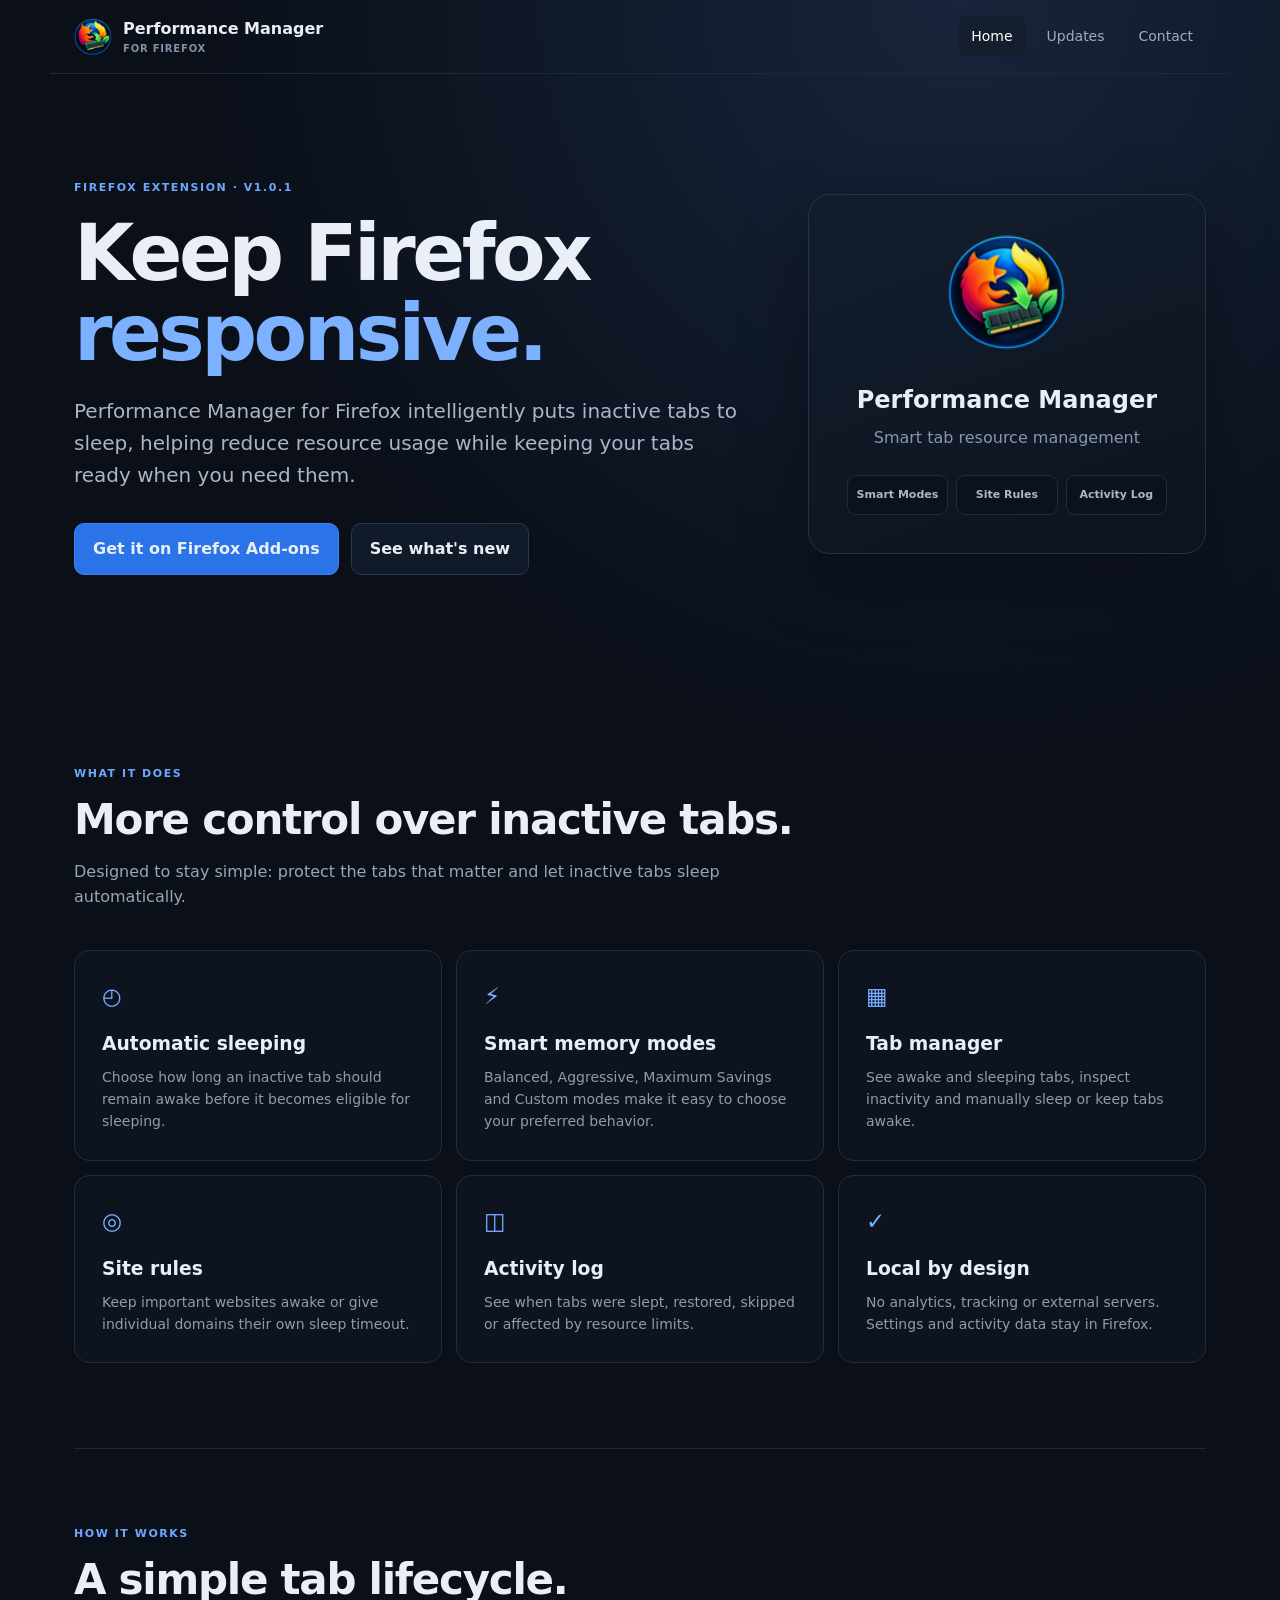
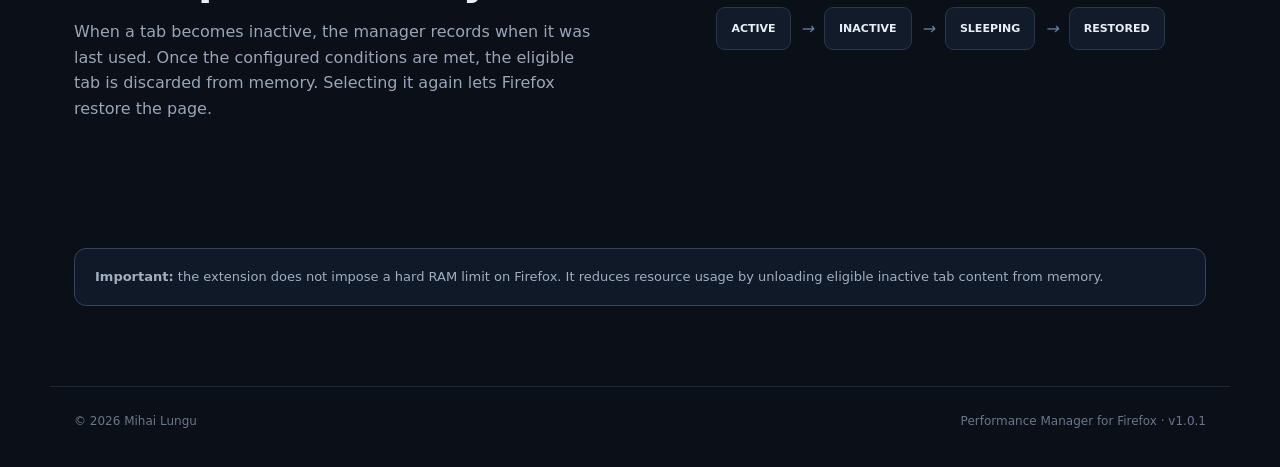
==== index.html @ bce9cd66 "add files to site" ====
<!doctype html>
<html lang="en">
<head>
<meta charset="utf-8"><meta name="viewport" content="width=device-width,initial-scale=1">
<title>Performance Manager for Firefox</title>
<meta name="description" content="Keep Firefox responsive by intelligently sleeping inactive tabs and reducing resource usage.">
<link rel="icon" href="assets/icon-96.png"><link rel="stylesheet" href="styles.css">
</head>
<body>
<header class="nav"><a class="brand" href="index.html"><img src="assets/icon-96.png"> <span>Performance Manager <small>for Firefox</small></span></a><nav><a class="active" href="index.html">Home</a><a href="updates.html">Updates</a><a href="contact.html">Contact</a></nav></header>
<main>
<section class="hero"><div><span class="eyebrow">Firefox extension · v1.0.1</span><h1>Keep Firefox <em>responsive.</em></h1><p>Performance Manager for Firefox intelligently puts inactive tabs to sleep, helping reduce resource usage while keeping your tabs ready when you need them.</p><div class="actions"><a class="button primary" href="https://addons.mozilla.org/firefox/addon/performance-manager/">Get it on Firefox Add-ons</a><a class="button" href="updates.html">See what's new</a></div></div><div class="hero-card"><img src="assets/icon-96.png"><strong>Performance Manager</strong><span>Smart tab resource management</span><div class="stats"><b>Smart Modes</b><b>Site Rules</b><b>Activity Log</b></div></div></section>
<section class="section"><div class="section-head"><span class="eyebrow">What it does</span><h2>More control over inactive tabs.</h2><p>Designed to stay simple: protect the tabs that matter and let inactive tabs sleep automatically.</p></div><div class="grid"><article><span class="icon">◴</span><h3>Automatic sleeping</h3><p>Choose how long an inactive tab should remain awake before it becomes eligible for sleeping.</p></article><article><span class="icon">⚡</span><h3>Smart memory modes</h3><p>Balanced, Aggressive, Maximum Savings and Custom modes make it easy to choose your preferred behavior.</p></article><article><span class="icon">▦</span><h3>Tab manager</h3><p>See awake and sleeping tabs, inspect inactivity and manually sleep or keep tabs awake.</p></article><article><span class="icon">◎</span><h3>Site rules</h3><p>Keep important websites awake or give individual domains their own sleep timeout.</p></article><article><span class="icon">◫</span><h3>Activity log</h3><p>See when tabs were slept, restored, skipped or affected by resource limits.</p></article><article><span class="icon">✓</span><h3>Local by design</h3><p>No analytics, tracking or external servers. Settings and activity data stay in Firefox.</p></article></div></section>
<section class="split"><div><span class="eyebrow">How it works</span><h2>A simple tab lifecycle.</h2><p>When a tab becomes inactive, the manager records when it was last used. Once the configured conditions are met, the eligible tab is discarded from memory. Selecting it again lets Firefox restore the page.</p></div><div class="flow"><span>ACTIVE</span><i>→</i><span>INACTIVE</span><i>→</i><span>SLEEPING</span><i>→</i><span>RESTORED</span></div></section>
<section class="notice"><strong>Important:</strong> the extension does not impose a hard RAM limit on Firefox. It reduces resource usage by unloading eligible inactive tab content from memory.</section>
</main><footer><span>© 2026 Mihai Lungu</span><span>Performance Manager for Firefox · v1.0.1</span></footer>
</body></html>
---- styles.css ----
:root{font-family:Inter,ui-sans-serif,system-ui,-apple-system,BlinkMacSystemFont,"Segoe UI",sans-serif;color:#e9eef7;background:#0a0f18;line-height:1.6}*{box-sizing:border-box}body{margin:0;background:radial-gradient(circle at 75% 0%,#17243b 0,transparent 34%),#0a0f18}a{color:inherit;text-decoration:none}.nav{height:74px;display:flex;align-items:center;justify-content:space-between;max-width:1180px;margin:auto;padding:0 24px;border-bottom:1px solid #1e2938}.brand{display:flex;align-items:center;gap:11px;font-weight:750}.brand img{width:38px;height:38px;border-radius:50%}.brand small{display:block;font-size:10px;color:#8391a7;font-weight:600;letter-spacing:.08em;text-transform:uppercase}nav{display:flex;gap:8px}nav a{padding:9px 13px;border-radius:9px;color:#9eabc0;font-size:14px}nav a:hover,nav a.active{background:#151e2d;color:#fff}main{max-width:1180px;margin:auto;padding:0 24px}.hero{min-height:600px;display:grid;grid-template-columns:1.25fr .75fr;gap:70px;align-items:center;padding:80px 0}.eyebrow{text-transform:uppercase;letter-spacing:.14em;font-size:11px;color:#6fa7ff;font-weight:800}.hero h1,.page-head h1{font-size:clamp(46px,7vw,78px);line-height:1.02;letter-spacing:-.045em;margin:15px 0 22px}.hero h1 em{font-style:normal;color:#7bb1ff}.hero p{font-size:20px;color:#aab6c8;max-width:680px}.actions{display:flex;gap:12px;margin-top:32px;flex-wrap:wrap}.button{border:1px solid #2b394d;background:#111a28;padding:12px 18px;border-radius:10px;font-weight:700}.button.primary{background:#2b73e8;border-color:#3d83f0}.hero-card,.contact-card{border:1px solid #253247;background:linear-gradient(160deg,#131d2d,#0d141f);border-radius:22px;padding:38px;box-shadow:0 24px 70px #0005}.hero-card{text-align:center}.hero-card img{width:120px;height:120px;border-radius:50%;margin-bottom:20px}.hero-card strong,.hero-card>span{display:block}.hero-card strong{font-size:24px}.hero-card>span{color:#8897ad;margin:6px 0 25px}.stats{display:grid;grid-template-columns:repeat(3,1fr);gap:8px}.stats b{font-size:11px;padding:10px 4px;background:#0b121d;border:1px solid #202c3e;border-radius:9px;color:#a9b8cc}.section{padding:85px 0}.section-head{max-width:720px;margin-bottom:40px}.section h2,.split h2,.page-head h1{font-size:42px;line-height:1.1;letter-spacing:-.03em;margin:12px 0}.section-head p,.split p,.page-head p{color:#98a6b9}.grid{display:grid;grid-template-columns:repeat(3,1fr);gap:14px}.grid article{padding:27px;border:1px solid #202d40;background:#0d141f;border-radius:15px}.icon{font-size:23px;color:#78adff}.grid h3{margin:14px 0 7px}.grid p{margin:0;color:#8e9caf;font-size:14px}.split{padding:70px 0;display:grid;grid-template-columns:1fr 1fr;gap:70px;align-items:center;border-top:1px solid #1e2938}.flow{display:flex;align-items:center;justify-content:center;gap:10px;flex-wrap:wrap}.flow span{padding:12px 14px;border-radius:9px;background:#111b29;border:1px solid #29374c;font-size:11px;font-weight:800}.flow i{color:#66809f}.notice{margin:40px 0 80px;padding:18px 20px;border:1px solid #33445e;background:#101927;border-radius:12px;color:#9faec1;font-size:13px}.page-head{padding:90px 0 55px;max-width:760px}.page-head h1{font-size:62px}.timeline{padding-bottom:90px}.release{border-left:2px solid #29384d;padding:0 0 45px 30px;position:relative;max-width:850px}.release:before{content:"";position:absolute;left:-7px;top:4px;width:12px;height:12px;border-radius:50%;background:#5f9df7}.release-meta{display:flex;gap:10px;align-items:center;color:#8492a7;font-size:12px}.release-meta span{color:#75aaff;font-weight:800}.release-meta b{font-size:10px;background:#1b4d94;color:#dcecff;padding:3px 7px;border-radius:99px}.release h2{font-size:28px;margin:10px 0}.release p{color:#99a7ba}.release li{margin:8px 0;color:#aab6c7}.contact-card{display:grid;grid-template-columns:1fr 1fr;gap:40px;margin-bottom:90px}.contact-icon{width:82px;height:82px;border-radius:50%}.contact-card h2{margin:16px 0 3px}.contact-card p{color:#8998ad}.contact-list{display:flex;flex-direction:column;justify-content:center;gap:12px}.contact-list a{padding:18px;border:1px solid #263449;background:#0c141f;border-radius:12px}.contact-list span{display:block;color:#75849a;font-size:11px;text-transform:uppercase;letter-spacing:.1em}.contact-list strong{display:block;margin-top:3px}footer{border-top:1px solid #1e2938;max-width:1180px;margin:auto;padding:25px 24px 35px;display:flex;justify-content:space-between;color:#68778c;font-size:12px}@media(max-width:800px){.hero,.split,.contact-card{grid-template-columns:1fr}.hero{padding:55px 0}.grid{grid-template-columns:1fr 1fr}.hero-card{max-width:520px}.page-head h1{font-size:50px}}@media(max-width:520px){.nav{height:auto;padding-top:14px;padding-bottom:14px;align-items:flex-start}.brand{font-size:13px}nav{gap:0}nav a{padding:7px;font-size:12px}.grid{grid-template-columns:1fr}.hero p{font-size:17px}.hero h1{font-size:48px}footer{flex-direction:column;gap:7px}}
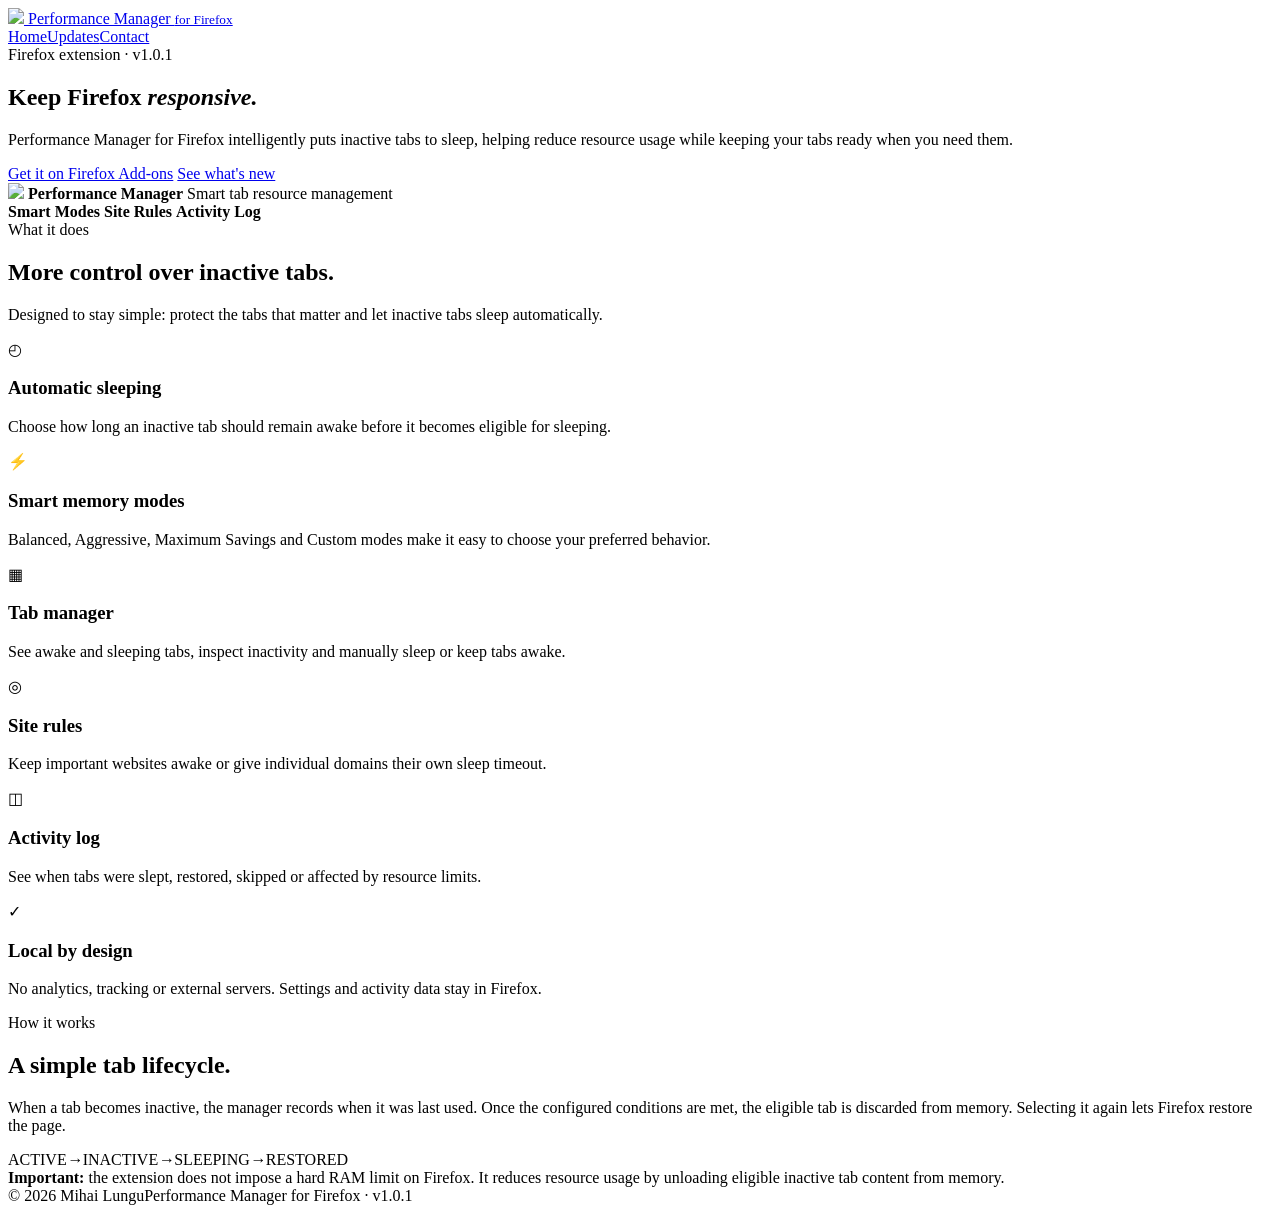
==== commit 2de91273: "modified url to extension" ====
--- a/index.html
+++ b/index.html
@@ -1,17 +1,99 @@
 <!doctype html>
 <html lang="en">
-<head>
-<meta charset="utf-8"><meta name="viewport" content="width=device-width,initial-scale=1">
-<title>Performance Manager for Firefox</title>
-<meta name="description" content="Keep Firefox responsive by intelligently sleeping inactive tabs and reducing resource usage.">
-<link rel="icon" href="assets/icon-96.png"><link rel="stylesheet" href="styles.css">
-</head>
-<body>
-<header class="nav"><a class="brand" href="index.html"><img src="assets/icon-96.png"> <span>Performance Manager <small>for Firefox</small></span></a><nav><a class="active" href="index.html">Home</a><a href="updates.html">Updates</a><a href="contact.html">Contact</a></nav></header>
-<main>
-<section class="hero"><div><span class="eyebrow">Firefox extension · v1.0.1</span><h1>Keep Firefox <em>responsive.</em></h1><p>Performance Manager for Firefox intelligently puts inactive tabs to sleep, helping reduce resource usage while keeping your tabs ready when you need them.</p><div class="actions"><a class="button primary" href="https://addons.mozilla.org/firefox/addon/performance-manager/">Get it on Firefox Add-ons</a><a class="button" href="updates.html">See what's new</a></div></div><div class="hero-card"><img src="assets/icon-96.png"><strong>Performance Manager</strong><span>Smart tab resource management</span><div class="stats"><b>Smart Modes</b><b>Site Rules</b><b>Activity Log</b></div></div></section>
-<section class="section"><div class="section-head"><span class="eyebrow">What it does</span><h2>More control over inactive tabs.</h2><p>Designed to stay simple: protect the tabs that matter and let inactive tabs sleep automatically.</p></div><div class="grid"><article><span class="icon">◴</span><h3>Automatic sleeping</h3><p>Choose how long an inactive tab should remain awake before it becomes eligible for sleeping.</p></article><article><span class="icon">⚡</span><h3>Smart memory modes</h3><p>Balanced, Aggressive, Maximum Savings and Custom modes make it easy to choose your preferred behavior.</p></article><article><span class="icon">▦</span><h3>Tab manager</h3><p>See awake and sleeping tabs, inspect inactivity and manually sleep or keep tabs awake.</p></article><article><span class="icon">◎</span><h3>Site rules</h3><p>Keep important websites awake or give individual domains their own sleep timeout.</p></article><article><span class="icon">◫</span><h3>Activity log</h3><p>See when tabs were slept, restored, skipped or affected by resource limits.</p></article><article><span class="icon">✓</span><h3>Local by design</h3><p>No analytics, tracking or external servers. Settings and activity data stay in Firefox.</p></article></div></section>
-<section class="split"><div><span class="eyebrow">How it works</span><h2>A simple tab lifecycle.</h2><p>When a tab becomes inactive, the manager records when it was last used. Once the configured conditions are met, the eligible tab is discarded from memory. Selecting it again lets Firefox restore the page.</p></div><div class="flow"><span>ACTIVE</span><i>→</i><span>INACTIVE</span><i>→</i><span>SLEEPING</span><i>→</i><span>RESTORED</span></div></section>
-<section class="notice"><strong>Important:</strong> the extension does not impose a hard RAM limit on Firefox. It reduces resource usage by unloading eligible inactive tab content from memory.</section>
-</main><footer><span>© 2026 Mihai Lungu</span><span>Performance Manager for Firefox · v1.0.1</span></footer>
-</body></html>
+
+    <head>
+        <meta charset="utf-8">
+        <meta name="viewport" content="width=device-width,initial-scale=1">
+        <title>Performance Manager for Firefox</title>
+        <meta name="description"
+            content="Keep Firefox responsive by intelligently sleeping inactive tabs and reducing resource usage.">
+        <link rel="icon" href="assets/icon-96.png">
+        <link rel="stylesheet" href="styles.css">
+    </head>
+
+    <body>
+        <header class="nav"><a class="brand" href="index.html"><img src="assets/icon-96.png"> <span>Performance Manager
+                    <small>for Firefox</small></span></a>
+            <nav><a class="active" href="index.html">Home</a><a href="updates.html">Updates</a><a
+                    href="contact.html">Contact</a></nav>
+        </header>
+        <main>
+            <section class="hero">
+                <div>
+                    <span class="eyebrow">Firefox extension · v1.0.1</span>
+                    <h1>Keep Firefox
+                        <em>responsive.</em>
+                    </h1>
+                    <p>Performance Manager for Firefox intelligently puts inactive tabs to sleep, helping reduce
+                        resource usage while keeping your tabs ready when you need them.</p>
+                    <div class="actions">
+                        <a class="button primary"
+                            href="https://addons.mozilla.org/en-US/firefox/addon/performance-manager-fx/">Get it on Firefox
+                            Add-ons</a>
+                        <a class="button" href="updates.html">See what's new</a>
+                    </div>
+                </div>
+                <div class="hero-card">
+                    <img src="assets/icon-96.png">
+                    <strong>Performance Manager</strong>
+                    <span>Smart tab resource management</span>
+                    <div class="stats">
+                        <b>Smart Modes</b>
+                        <b>Site Rules</b>
+                        <b>Activity Log</b>
+                    </div>
+                </div>
+            </section>
+            <section class="section">
+                <div class="section-head"><span class="eyebrow">What it does</span>
+                    <h2>More control over inactive tabs.</h2>
+                    <p>Designed to stay simple: protect the tabs that matter and let inactive tabs sleep automatically.
+                    </p>
+                </div>
+                <div class="grid">
+                    <article><span class="icon">◴</span>
+                        <h3>Automatic sleeping</h3>
+                        <p>Choose how long an inactive tab should remain awake before it becomes eligible for sleeping.
+                        </p>
+                    </article>
+                    <article><span class="icon">⚡</span>
+                        <h3>Smart memory modes</h3>
+                        <p>Balanced, Aggressive, Maximum Savings and Custom modes make it easy to choose your preferred
+                            behavior.</p>
+                    </article>
+                    <article><span class="icon">▦</span>
+                        <h3>Tab manager</h3>
+                        <p>See awake and sleeping tabs, inspect inactivity and manually sleep or keep tabs awake.</p>
+                    </article>
+                    <article><span class="icon">◎</span>
+                        <h3>Site rules</h3>
+                        <p>Keep important websites awake or give individual domains their own sleep timeout.</p>
+                    </article>
+                    <article><span class="icon">◫</span>
+                        <h3>Activity log</h3>
+                        <p>See when tabs were slept, restored, skipped or affected by resource limits.</p>
+                    </article>
+                    <article><span class="icon">✓</span>
+                        <h3>Local by design</h3>
+                        <p>No analytics, tracking or external servers. Settings and activity data stay in Firefox.</p>
+                    </article>
+                </div>
+            </section>
+            <section class="split">
+                <div><span class="eyebrow">How it works</span>
+                    <h2>A simple tab lifecycle.</h2>
+                    <p>When a tab becomes inactive, the manager records when it was last used. Once the configured
+                        conditions are met, the eligible tab is discarded from memory. Selecting it again lets Firefox
+                        restore the page.</p>
+                </div>
+                <div class="flow">
+                    <span>ACTIVE</span><i>→</i><span>INACTIVE</span><i>→</i><span>SLEEPING</span><i>→</i><span>RESTORED</span>
+                </div>
+            </section>
+            <section class="notice"><strong>Important:</strong> the extension does not impose a hard RAM limit on
+                Firefox. It reduces resource usage by unloading eligible inactive tab content from memory.</section>
+        </main>
+        <footer><span>© 2026 Mihai Lungu</span><span>Performance Manager for Firefox · v1.0.1</span></footer>
+    </body>
+
+</html>
